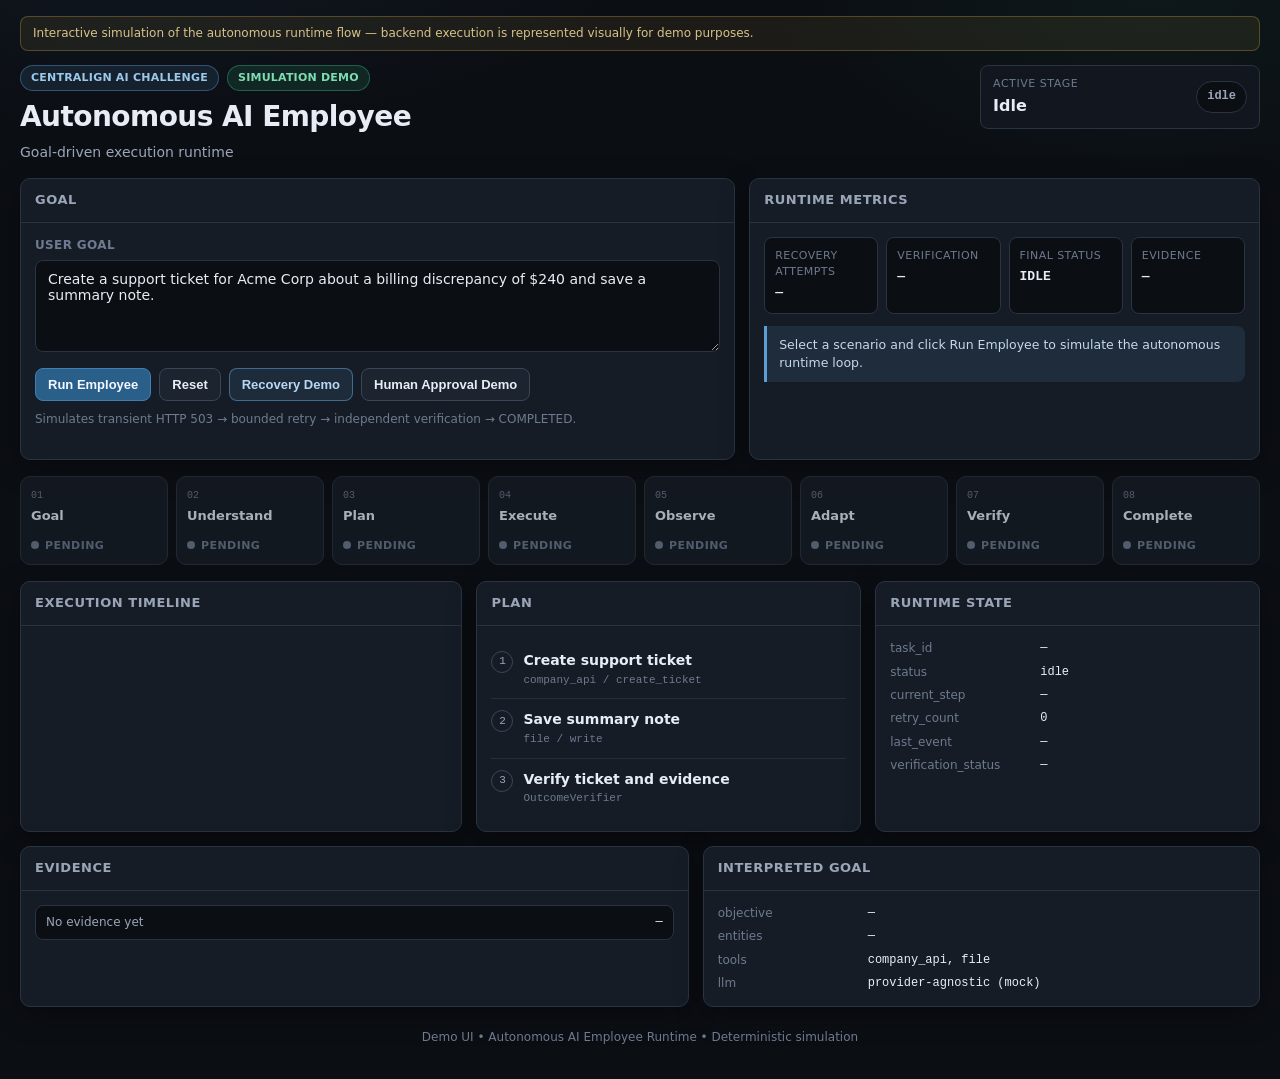
==== demo-ui/index.html @ 4f4f9001 "feat: add interactive runtime demo UI" ====
<!DOCTYPE html>
<html lang="en">
<head>
  <meta charset="UTF-8" />
  <meta name="viewport" content="width=device-width, initial-scale=1.0" />
  <title>Autonomous AI Employee — Simulation Demo</title>
  <style>
    :root {
      --bg: #0b0e13;
      --bg-elev: #12171f;
      --bg-card: #161c26;
      --bg-soft: #1c2430;
      --border: #2a3341;
      --border-strong: #3a4556;
      --text: #e8edf5;
      --text-muted: #9aa6b8;
      --text-dim: #6d7a8f;
      --accent: #5b9fd4;
      --accent-soft: rgba(91, 159, 212, 0.12);
      --success: #3ecf8e;
      --success-soft: rgba(62, 207, 142, 0.12);
      --warning: #e6b84d;
      --warning-soft: rgba(230, 184, 77, 0.14);
      --danger: #ef6b6b;
      --danger-soft: rgba(239, 107, 107, 0.14);
      --mono: ui-monospace, "SF Mono", Menlo, Consolas, monospace;
      --sans: "Segoe UI", system-ui, -apple-system, sans-serif;
      --radius: 10px;
      --shadow: 0 8px 28px rgba(0, 0, 0, 0.35);
    }

    * { box-sizing: border-box; }
    html, body {
      margin: 0;
      padding: 0;
      background: var(--bg);
      color: var(--text);
      font-family: var(--sans);
      font-size: 14px;
      line-height: 1.45;
      min-height: 100%;
    }

    body {
      background-image:
        radial-gradient(ellipse 900px 420px at 12% -10%, rgba(91, 159, 212, 0.08), transparent 60%),
        radial-gradient(ellipse 700px 360px at 90% 0%, rgba(62, 207, 142, 0.05), transparent 55%);
    }

    .wrap {
      max-width: 1380px;
      margin: 0 auto;
      padding: 16px 20px 28px;
    }

    .disclaimer {
      background: rgba(230, 184, 77, 0.08);
      border: 1px solid rgba(230, 184, 77, 0.28);
      color: #d8c288;
      border-radius: 8px;
      padding: 8px 12px;
      font-size: 12px;
      margin-bottom: 14px;
    }

    .topbar {
      display: flex;
      align-items: flex-start;
      justify-content: space-between;
      gap: 16px;
      margin-bottom: 16px;
    }

    .brand h1 {
      margin: 6px 0 4px;
      font-size: 28px;
      letter-spacing: -0.02em;
      font-weight: 700;
    }

    .brand .subtitle {
      color: var(--text-muted);
      font-size: 14px;
    }

    .badges { display: flex; gap: 8px; flex-wrap: wrap; }

    .badge {
      display: inline-flex;
      align-items: center;
      gap: 6px;
      padding: 4px 10px;
      border-radius: 999px;
      border: 1px solid var(--border);
      background: var(--bg-soft);
      color: var(--text-muted);
      font-size: 11px;
      font-weight: 600;
      letter-spacing: 0.02em;
      text-transform: uppercase;
    }

    .badge.accent {
      border-color: rgba(91, 159, 212, 0.4);
      background: var(--accent-soft);
      color: #9cc8ea;
    }

    .badge.sim {
      border-color: rgba(62, 207, 142, 0.35);
      background: var(--success-soft);
      color: #7eddb0;
    }

    .controls {
      display: grid;
      grid-template-columns: 1.4fr 1fr;
      gap: 14px;
      margin-bottom: 16px;
    }

    .card {
      background: var(--bg-card);
      border: 1px solid var(--border);
      border-radius: var(--radius);
      box-shadow: var(--shadow);
    }

    .card-hd {
      display: flex;
      align-items: center;
      justify-content: space-between;
      gap: 10px;
      padding: 12px 14px;
      border-bottom: 1px solid var(--border);
    }

    .card-hd h2 {
      margin: 0;
      font-size: 13px;
      font-weight: 650;
      letter-spacing: 0.04em;
      text-transform: uppercase;
      color: var(--text-muted);
    }

    .card-bd { padding: 14px; }

    label {
      display: block;
      font-size: 12px;
      color: var(--text-dim);
      margin-bottom: 6px;
      font-weight: 600;
      letter-spacing: 0.03em;
      text-transform: uppercase;
    }

    textarea {
      width: 100%;
      min-height: 92px;
      resize: vertical;
      background: var(--bg);
      color: var(--text);
      border: 1px solid var(--border);
      border-radius: 8px;
      padding: 10px 12px;
      font-family: var(--sans);
      font-size: 14px;
      outline: none;
    }

    textarea:focus { border-color: var(--accent); }

    .btn-row {
      display: flex;
      flex-wrap: wrap;
      gap: 8px;
      margin-top: 10px;
    }

    button {
      appearance: none;
      border: 1px solid var(--border-strong);
      background: var(--bg-soft);
      color: var(--text);
      border-radius: 8px;
      padding: 8px 12px;
      font-size: 13px;
      font-weight: 600;
      cursor: pointer;
      transition: background 0.15s ease, border-color 0.15s ease, opacity 0.15s ease, transform 0.1s ease;
    }

    button:hover:not(:disabled) {
      background: #243041;
      border-color: #4a576c;
    }

    button:active:not(:disabled) { transform: translateY(1px); }
    button:disabled {
      opacity: 0.45;
      cursor: not-allowed;
    }

    button.primary {
      background: #2a5f8a;
      border-color: #3f7eb3;
      color: #f2f8ff;
    }

    button.primary:hover:not(:disabled) {
      background: #3472a6;
    }

    button.success {
      background: #1f6b4a;
      border-color: #2f9a6a;
      color: #eafff4;
    }

    button.danger {
      background: #6b2a2a;
      border-color: #a04545;
      color: #ffeaea;
    }

    button.ghost.active {
      border-color: rgba(91, 159, 212, 0.55);
      background: var(--accent-soft);
      color: #b7d8f3;
    }

    .scenario-note {
      margin-top: 10px;
      color: var(--text-dim);
      font-size: 12px;
      min-height: 34px;
    }

    .pipeline {
      display: grid;
      grid-template-columns: repeat(8, 1fr);
      gap: 8px;
      margin-bottom: 16px;
    }

    .stage {
      position: relative;
      background: var(--bg-card);
      border: 1px solid var(--border);
      border-radius: 10px;
      padding: 12px 10px 10px;
      min-height: 78px;
      transition: border-color 0.2s ease, background 0.2s ease, box-shadow 0.2s ease;
    }

    .stage .idx {
      font-family: var(--mono);
      font-size: 10px;
      color: var(--text-dim);
      margin-bottom: 4px;
    }

    .stage .name {
      font-size: 13px;
      font-weight: 700;
      margin-bottom: 8px;
    }

    .stage .dot {
      width: 8px;
      height: 8px;
      border-radius: 50%;
      background: var(--text-dim);
      display: inline-block;
      margin-right: 6px;
      vertical-align: middle;
    }

    .stage .state-label {
      font-size: 11px;
      color: var(--text-dim);
      text-transform: uppercase;
      letter-spacing: 0.04em;
      font-weight: 650;
    }

    .stage.pending { opacity: 0.72; }
    .stage.active {
      border-color: rgba(91, 159, 212, 0.7);
      background: linear-gradient(180deg, rgba(91, 159, 212, 0.12), var(--bg-card));
      box-shadow: 0 0 0 1px rgba(91, 159, 212, 0.18), var(--shadow);
    }
    .stage.active .dot {
      background: var(--accent);
      box-shadow: 0 0 0 4px rgba(91, 159, 212, 0.18);
      animation: pulse 1.2s ease infinite;
    }
    .stage.active .state-label { color: #9cc8ea; }

    .stage.success {
      border-color: rgba(62, 207, 142, 0.45);
      background: linear-gradient(180deg, rgba(62, 207, 142, 0.1), var(--bg-card));
    }
    .stage.success .dot { background: var(--success); }
    .stage.success .state-label { color: #7eddb0; }

    .stage.warning {
      border-color: rgba(230, 184, 77, 0.5);
      background: linear-gradient(180deg, rgba(230, 184, 77, 0.1), var(--bg-card));
    }
    .stage.warning .dot { background: var(--warning); }
    .stage.warning .state-label { color: #e6c87a; }

    .stage.failure {
      border-color: rgba(239, 107, 107, 0.5);
      background: linear-gradient(180deg, rgba(239, 107, 107, 0.1), var(--bg-card));
    }
    .stage.failure .dot { background: var(--danger); }
    .stage.failure .state-label { color: #f0a0a0; }

    .stage.approval {
      border-color: rgba(230, 184, 77, 0.65);
      background: linear-gradient(180deg, rgba(230, 184, 77, 0.14), var(--bg-card));
      box-shadow: 0 0 0 1px rgba(230, 184, 77, 0.2);
    }
    .stage.approval .dot {
      background: var(--warning);
      animation: pulse 1.1s ease infinite;
    }
    .stage.approval .state-label { color: #e6c87a; }

    @keyframes pulse {
      0%, 100% { transform: scale(1); opacity: 1; }
      50% { transform: scale(1.25); opacity: 0.7; }
    }

    .grid {
      display: grid;
      grid-template-columns: 1.15fr 1fr 1fr;
      gap: 14px;
      margin-bottom: 14px;
    }

    .grid-bottom {
      display: grid;
      grid-template-columns: 1.2fr 1fr;
      gap: 14px;
      margin-bottom: 14px;
    }

    .metrics {
      display: grid;
      grid-template-columns: repeat(4, 1fr);
      gap: 8px;
      margin-bottom: 12px;
    }

    .metric {
      background: var(--bg);
      border: 1px solid var(--border);
      border-radius: 8px;
      padding: 10px;
    }

    .metric .k {
      font-size: 11px;
      color: var(--text-dim);
      text-transform: uppercase;
      letter-spacing: 0.04em;
      margin-bottom: 4px;
    }

    .metric .v {
      font-family: var(--mono);
      font-size: 13px;
      font-weight: 650;
    }

    .metric .v.ok { color: var(--success); }
    .metric .v.warn { color: var(--warning); }
    .metric .v.bad { color: var(--danger); }

    .timeline {
      max-height: 320px;
      overflow: auto;
      font-family: var(--mono);
      font-size: 12px;
    }

    .tl-item {
      display: grid;
      grid-template-columns: 68px 1fr;
      gap: 10px;
      padding: 7px 0;
      border-bottom: 1px solid rgba(42, 51, 65, 0.75);
      opacity: 0;
      transform: translateY(4px);
      animation: fadeIn 0.28s ease forwards;
    }

    .tl-item .t { color: var(--text-dim); }
    .tl-item .m { color: var(--text); }
    .tl-item .m .tag {
      display: inline-block;
      margin-left: 6px;
      padding: 1px 6px;
      border-radius: 999px;
      font-size: 10px;
      border: 1px solid var(--border);
      color: var(--text-muted);
      vertical-align: middle;
    }
    .tl-item.fail .m { color: #f0a8a8; }
    .tl-item.warn .m { color: #e8cf8a; }
    .tl-item.ok .m { color: #9be4c0; }
    .tl-item.approval .m { color: #e8cf8a; }

    @keyframes fadeIn {
      to { opacity: 1; transform: none; }
    }

    .plan-list { list-style: none; margin: 0; padding: 0; }
    .plan-list li {
      display: flex;
      align-items: flex-start;
      gap: 10px;
      padding: 10px 0;
      border-bottom: 1px solid rgba(42, 51, 65, 0.75);
    }
    .plan-list li:last-child { border-bottom: 0; }

    .step-badge {
      flex: 0 0 auto;
      width: 22px;
      height: 22px;
      border-radius: 50%;
      border: 1px solid var(--border-strong);
      display: grid;
      place-items: center;
      font-size: 11px;
      font-family: var(--mono);
      color: var(--text-muted);
      margin-top: 1px;
    }

    .plan-list li.active .step-badge {
      border-color: var(--accent);
      color: #9cc8ea;
      background: var(--accent-soft);
    }
    .plan-list li.done .step-badge {
      border-color: rgba(62, 207, 142, 0.5);
      color: #7eddb0;
      background: var(--success-soft);
    }
    .plan-list li.blocked .step-badge {
      border-color: rgba(230, 184, 77, 0.55);
      color: #e6c87a;
      background: var(--warning-soft);
    }
    .plan-list li.failed .step-badge {
      border-color: rgba(239, 107, 107, 0.55);
      color: #f0a0a0;
      background: var(--danger-soft);
    }

    .plan-list .title { font-weight: 650; margin-bottom: 2px; }
    .plan-list .meta {
      color: var(--text-dim);
      font-family: var(--mono);
      font-size: 11px;
    }

    .kv {
      display: grid;
      grid-template-columns: 140px 1fr;
      gap: 6px 10px;
      font-size: 12px;
    }

    .kv .k { color: var(--text-dim); }
    .kv .v {
      font-family: var(--mono);
      color: var(--text);
      word-break: break-all;
    }

    .evidence-list {
      display: grid;
      gap: 8px;
    }

    .ev-row {
      display: flex;
      justify-content: space-between;
      gap: 12px;
      padding: 8px 10px;
      background: var(--bg);
      border: 1px solid var(--border);
      border-radius: 8px;
      font-size: 12px;
    }

    .ev-row .k { color: var(--text-muted); }
    .ev-row .v { font-family: var(--mono); color: var(--text); text-align: right; }

    .explain {
      margin-top: 12px;
      padding: 10px 12px;
      border-left: 3px solid var(--accent);
      background: var(--accent-soft);
      color: #c5d9ea;
      font-size: 12.5px;
      border-radius: 0 8px 8px 0;
    }

    .approval-card {
      display: none;
      border: 1px solid rgba(230, 184, 77, 0.45);
      background: linear-gradient(180deg, rgba(230, 184, 77, 0.1), var(--bg-card));
      border-radius: var(--radius);
      padding: 16px;
      margin-bottom: 14px;
      box-shadow: var(--shadow);
    }

    .approval-card.visible { display: block; animation: fadeIn 0.25s ease; }

    .approval-card h3 {
      margin: 0 0 4px;
      font-size: 18px;
      color: #f0d48a;
    }

    .approval-card .sub {
      color: var(--text-muted);
      margin-bottom: 14px;
      font-size: 13px;
    }

    .approval-grid {
      display: grid;
      grid-template-columns: repeat(4, 1fr);
      gap: 10px;
      margin-bottom: 14px;
    }

    .approval-grid .box {
      background: var(--bg);
      border: 1px solid var(--border);
      border-radius: 8px;
      padding: 10px;
    }

    .approval-grid .box .k {
      font-size: 11px;
      color: var(--text-dim);
      text-transform: uppercase;
      letter-spacing: 0.04em;
      margin-bottom: 4px;
    }

    .approval-grid .box .v {
      font-family: var(--mono);
      font-size: 12.5px;
      font-weight: 650;
    }

    .active-banner {
      display: flex;
      align-items: center;
      justify-content: space-between;
      gap: 12px;
      margin-bottom: 12px;
      padding: 10px 12px;
      border: 1px solid var(--border);
      border-radius: 8px;
      background: var(--bg-elev);
    }

    .active-banner .label {
      font-size: 11px;
      text-transform: uppercase;
      letter-spacing: 0.05em;
      color: var(--text-dim);
      margin-bottom: 2px;
    }

    .active-banner .value {
      font-size: 16px;
      font-weight: 700;
    }

    .status-pill {
      padding: 6px 10px;
      border-radius: 999px;
      border: 1px solid var(--border);
      font-family: var(--mono);
      font-size: 12px;
      font-weight: 650;
      background: var(--bg);
      color: var(--text-muted);
    }

    .status-pill.running { color: #9cc8ea; border-color: rgba(91, 159, 212, 0.45); background: var(--accent-soft); }
    .status-pill.completed { color: #7eddb0; border-color: rgba(62, 207, 142, 0.45); background: var(--success-soft); }
    .status-pill.needs_approval { color: #e6c87a; border-color: rgba(230, 184, 77, 0.5); background: var(--warning-soft); }
    .status-pill.aborted { color: #f0a0a0; border-color: rgba(239, 107, 107, 0.5); background: var(--danger-soft); }
    .status-pill.idle { color: var(--text-muted); }

    footer {
      margin-top: 8px;
      text-align: center;
      color: var(--text-dim);
      font-size: 12px;
      padding: 8px 0 4px;
    }

    @media (max-width: 1180px) {
      .controls, .grid, .grid-bottom, .pipeline, .approval-grid, .metrics {
        grid-template-columns: 1fr 1fr;
      }
      .pipeline { grid-template-columns: repeat(4, 1fr); }
    }

    @media (max-width: 760px) {
      .controls, .grid, .grid-bottom, .pipeline, .approval-grid, .metrics, .topbar {
        grid-template-columns: 1fr;
        display: grid;
      }
      .pipeline { grid-template-columns: 1fr 1fr; }
      .approval-grid { grid-template-columns: 1fr 1fr; }
    }
  </style>
</head>
<body>
  <div class="wrap">
    <div class="disclaimer">
      Interactive simulation of the autonomous runtime flow — backend execution is represented visually for demo purposes.
    </div>

    <div class="topbar">
      <div class="brand">
        <div class="badges">
          <span class="badge accent">CentrAlign AI Challenge</span>
          <span class="badge sim">Simulation Demo</span>
        </div>
        <h1>Autonomous AI Employee</h1>
        <div class="subtitle">Goal-driven execution runtime</div>
      </div>
      <div class="active-banner" style="min-width: 280px;">
        <div>
          <div class="label">Active stage</div>
          <div class="value" id="activeStageLabel">Idle</div>
        </div>
        <div class="status-pill idle" id="statusPill">idle</div>
      </div>
    </div>

    <div class="controls">
      <div class="card">
        <div class="card-hd"><h2>Goal</h2></div>
        <div class="card-bd">
          <label for="goalInput">User goal</label>
          <textarea id="goalInput" spellcheck="false"></textarea>
          <div class="btn-row">
            <button class="primary" id="runBtn">Run Employee</button>
            <button id="resetBtn">Reset</button>
            <button class="ghost active" id="scenarioRecovery" type="button">Recovery Demo</button>
            <button class="ghost" id="scenarioApproval" type="button">Human Approval Demo</button>
          </div>
          <div class="scenario-note" id="scenarioNote"></div>
        </div>
      </div>

      <div class="card">
        <div class="card-hd"><h2>Runtime metrics</h2></div>
        <div class="card-bd">
          <div class="metrics">
            <div class="metric"><div class="k">Recovery attempts</div><div class="v" id="mRecovery">—</div></div>
            <div class="metric"><div class="k">Verification</div><div class="v" id="mVerify">—</div></div>
            <div class="metric"><div class="k">Final status</div><div class="v" id="mStatus">IDLE</div></div>
            <div class="metric"><div class="k">Evidence</div><div class="v" id="mEvidence">—</div></div>
          </div>
          <div class="explain" id="explainBox">
            Select a scenario and click Run Employee to simulate the autonomous runtime loop.
          </div>
        </div>
      </div>
    </div>

    <div class="pipeline" id="pipeline"></div>

    <div class="approval-card" id="approvalCard">
      <h3>Human approval required</h3>
      <div class="sub">Policy gate paused execution before a high-risk write. No mutation has occurred.</div>
      <div class="approval-grid">
        <div class="box"><div class="k">Action</div><div class="v">company_api/update_employee</div></div>
        <div class="box"><div class="k">Target</div><div class="v">Employee E-17</div></div>
        <div class="box"><div class="k">Change</div><div class="v">Title → Senior Engineer</div></div>
        <div class="box"><div class="k">Risk</div><div class="v">High-risk write operation</div></div>
      </div>
      <div class="btn-row">
        <button class="success" id="approveBtn">Approve Action</button>
        <button class="danger" id="rejectBtn">Reject Action</button>
      </div>
    </div>

    <div class="grid">
      <div class="card">
        <div class="card-hd"><h2>Execution Timeline</h2></div>
        <div class="card-bd">
          <div class="timeline" id="timeline"></div>
        </div>
      </div>

      <div class="card">
        <div class="card-hd"><h2>Plan</h2></div>
        <div class="card-bd">
          <ul class="plan-list" id="planList"></ul>
        </div>
      </div>

      <div class="card">
        <div class="card-hd"><h2>Runtime State</h2></div>
        <div class="card-bd">
          <div class="kv" id="runtimeState"></div>
        </div>
      </div>
    </div>

    <div class="grid-bottom">
      <div class="card">
        <div class="card-hd"><h2>Evidence</h2></div>
        <div class="card-bd">
          <div class="evidence-list" id="evidenceList"></div>
        </div>
      </div>
      <div class="card">
        <div class="card-hd"><h2>Interpreted Goal</h2></div>
        <div class="card-bd">
          <div class="kv" id="interpretedGoal"></div>
        </div>
      </div>
    </div>

    <footer>Demo UI • Autonomous AI Employee Runtime • Deterministic simulation</footer>
  </div>

  <script>
    (function () {
      "use strict";

      var STAGES = [
        "Goal", "Understand", "Plan", "Execute",
        "Observe", "Adapt", "Verify", "Complete"
      ];

      var GOALS = {
        recovery: "Create a support ticket for Acme Corp about a billing discrepancy of $240 and save a summary note.",
        approval: "Update employee E-17 title to Senior Engineer and confirm the change in a note file."
      };

      var NOTES = {
        recovery: "Simulates transient HTTP 503 → bounded retry → independent verification → COMPLETED.",
        approval: "Simulates policy gate → APPROVAL REQUIRED → approve/reject before mutation."
      };

      var state = {
        scenario: "recovery",
        running: false,
        awaitingApproval: false,
        approvalResolved: false,
        timers: [],
        clockBase: null,
        clockOffset: 0,
        taskId: "—",
        status: "idle",
        currentStep: "—",
        retryCount: 0,
        lastEvent: "—",
        verification: "—",
        recoveryAttempts: 0,
        evidenceRecorded: false
      };

      var els = {
        goalInput: document.getElementById("goalInput"),
        runBtn: document.getElementById("runBtn"),
        resetBtn: document.getElementById("resetBtn"),
        scenarioRecovery: document.getElementById("scenarioRecovery"),
        scenarioApproval: document.getElementById("scenarioApproval"),
        scenarioNote: document.getElementById("scenarioNote"),
        pipeline: document.getElementById("pipeline"),
        timeline: document.getElementById("timeline"),
        planList: document.getElementById("planList"),
        runtimeState: document.getElementById("runtimeState"),
        evidenceList: document.getElementById("evidenceList"),
        interpretedGoal: document.getElementById("interpretedGoal"),
        approvalCard: document.getElementById("approvalCard"),
        approveBtn: document.getElementById("approveBtn"),
        rejectBtn: document.getElementById("rejectBtn"),
        activeStageLabel: document.getElementById("activeStageLabel"),
        statusPill: document.getElementById("statusPill"),
        explainBox: document.getElementById("explainBox"),
        mRecovery: document.getElementById("mRecovery"),
        mVerify: document.getElementById("mVerify"),
        mStatus: document.getElementById("mStatus"),
        mEvidence: document.getElementById("mEvidence")
      };

      function pad(n) { return n < 10 ? "0" + n : String(n); }

      function nextTimestamp() {
        if (!state.clockBase) {
          var now = new Date();
          state.clockBase = new Date(now.getFullYear(), now.getMonth(), now.getDate(), 18, 1, 2);
          state.clockOffset = 0;
        }
        var d = new Date(state.clockBase.getTime() + state.clockOffset * 1000);
        state.clockOffset += 1;
        return pad(d.getHours()) + ":" + pad(d.getMinutes()) + ":" + pad(d.getSeconds());
      }

      function clearTimers() {
        state.timers.forEach(function (id) { clearTimeout(id); });
        state.timers = [];
      }

      function later(ms, fn) {
        var id = setTimeout(fn, ms);
        state.timers.push(id);
        return id;
      }

      function setScenario(name) {
        if (state.running || state.awaitingApproval) return;
        state.scenario = name;
        els.goalInput.value = GOALS[name];
        els.scenarioNote.textContent = NOTES[name];
        els.scenarioRecovery.classList.toggle("active", name === "recovery");
        els.scenarioApproval.classList.toggle("active", name === "approval");
        renderPlanIdle();
        renderInterpretedIdle();
        renderEvidence([]);
      }

      function renderPipeline(stageStates, activeName) {
        els.pipeline.innerHTML = "";
        STAGES.forEach(function (name, i) {
          var st = stageStates[name] || "pending";
          var div = document.createElement("div");
          div.className = "stage " + st;
          div.innerHTML =
            '<div class="idx">0' + (i + 1) + "</div>" +
            '<div class="name">' + name + "</div>" +
            '<div><span class="dot"></span><span class="state-label">' + st.replace("_", " ") + "</span></div>";
          els.pipeline.appendChild(div);
        });
        els.activeStageLabel.textContent = activeName || "Idle";
      }

      function setStatus(status) {
        state.status = status;
        els.statusPill.textContent = status;
        els.statusPill.className = "status-pill " + status;
        updateMetrics();
        renderRuntimeState();
      }

      function updateMetrics() {
        els.mRecovery.textContent = state.recoveryAttempts === 0 && state.status === "idle"
          ? "—"
          : String(state.recoveryAttempts);
        els.mVerify.textContent = state.verification;
        if (state.verification === "PASSED") els.mVerify.className = "v ok";
        else if (state.verification === "FAILED") els.mVerify.className = "v bad";
        else if (state.verification === "PENDING") els.mVerify.className = "v warn";
        else els.mVerify.className = "v";

        els.mStatus.textContent = state.status.toUpperCase();
        if (state.status === "completed") els.mStatus.className = "v ok";
        else if (state.status === "aborted") els.mStatus.className = "v bad";
        else if (state.status === "needs_approval") els.mStatus.className = "v warn";
        else if (state.status === "running") els.mStatus.className = "v";
        else els.mStatus.className = "v";

        els.mEvidence.textContent = state.evidenceRecorded ? "Recorded" : "—";
        els.mEvidence.className = state.evidenceRecorded ? "v ok" : "v";
      }

      function renderRuntimeState() {
        var rows = [
          ["task_id", state.taskId],
          ["status", state.status],
          ["current_step", state.currentStep],
          ["retry_count", String(state.retryCount)],
          ["last_event", state.lastEvent],
          ["verification_status", state.verification]
        ];
        els.runtimeState.innerHTML = rows.map(function (r) {
          return '<div class="k">' + r[0] + '</div><div class="v">' + r[1] + "</div>";
        }).join("");
      }

      function addTimeline(message, kind) {
        var item = document.createElement("div");
        item.className = "tl-item" + (kind ? " " + kind : "");
        var ts = nextTimestamp();
        item.innerHTML = '<div class="t">' + ts + '</div><div class="m">' + message + "</div>";
        els.timeline.appendChild(item);
        els.timeline.scrollTop = els.timeline.scrollHeight;
        state.lastEvent = message.replace(/<[^>]+>/g, "").slice(0, 64);
        renderRuntimeState();
      }

      function renderPlan(steps) {
        els.planList.innerHTML = steps.map(function (s, i) {
          return (
            '<li class="' + (s.state || "") + '">' +
              '<div class="step-badge">' + (i + 1) + "</div>" +
              '<div><div class="title">' + s.title + "</div>" +
              '<div class="meta">' + (s.meta || "") + "</div></div>" +
            "</li>"
          );
        }).join("");
      }

      function renderPlanIdle() {
        if (state.scenario === "recovery") {
          renderPlan([
            { title: "Create support ticket", meta: "company_api / create_ticket", state: "" },
            { title: "Save summary note", meta: "file / write", state: "" },
            { title: "Verify ticket and evidence", meta: "OutcomeVerifier", state: "" }
          ]);
        } else {
          renderPlan([
            { title: "Read employee E-17", meta: "company_api / get_employee", state: "" },
            { title: "Update employee title", meta: "company_api / update_employee · requires approval", state: "" },
            { title: "Write confirmation note", meta: "file / write", state: "" },
            { title: "Verify employee title + note", meta: "OutcomeVerifier", state: "" }
          ]);
        }
      }

      function renderEvidence(rows) {
        if (!rows.length) {
          els.evidenceList.innerHTML = '<div class="ev-row"><div class="k">No evidence yet</div><div class="v">—</div></div>';
          return;
        }
        els.evidenceList.innerHTML = rows.map(function (r) {
          return '<div class="ev-row"><div class="k">' + r[0] + '</div><div class="v">' + r[1] + "</div></div>";
        }).join("");
      }

      function renderInterpretedIdle() {
        els.interpretedGoal.innerHTML =
          '<div class="k">objective</div><div class="v">—</div>' +
          '<div class="k">entities</div><div class="v">—</div>' +
          '<div class="k">tools</div><div class="v">company_api, file</div>' +
          '<div class="k">llm</div><div class="v">provider-agnostic (mock)</div>';
      }

      function renderInterpreted(rows) {
        els.interpretedGoal.innerHTML = rows.map(function (r) {
          return '<div class="k">' + r[0] + '</div><div class="v">' + r[1] + "</div>";
        }).join("");
      }

      function setControlsRunning(running) {
        state.running = running;
        els.runBtn.disabled = running || state.awaitingApproval;
        els.scenarioRecovery.disabled = running || state.awaitingApproval;
        els.scenarioApproval.disabled = running || state.awaitingApproval;
        els.goalInput.disabled = running || state.awaitingApproval;
      }

      function showApproval(show) {
        els.approvalCard.classList.toggle("visible", show);
        state.awaitingApproval = show;
        els.approveBtn.disabled = !show || state.approvalResolved;
        els.rejectBtn.disabled = !show || state.approvalResolved;
        els.runBtn.disabled = show || state.running;
        els.scenarioRecovery.disabled = show || state.running;
        els.scenarioApproval.disabled = show || state.running;
        els.goalInput.disabled = show || state.running;
      }

      function resetAll() {
        clearTimers();
        state.running = false;
        state.awaitingApproval = false;
        state.approvalResolved = false;
        state.clockBase = null;
        state.clockOffset = 0;
        state.taskId = "—";
        state.currentStep = "—";
        state.retryCount = 0;
        state.lastEvent = "—";
        state.verification = "—";
        state.recoveryAttempts = 0;
        state.evidenceRecorded = false;
        els.timeline.innerHTML = "";
        showApproval(false);
        setControlsRunning(false);
        setStatus("idle");
        renderPipeline({}, "Idle");
        renderPlanIdle();
        renderInterpretedIdle();
        renderEvidence([]);
        els.explainBox.textContent =
          "Select a scenario and click Run Employee to simulate the autonomous runtime loop.";
        els.goalInput.value = GOALS[state.scenario];
        els.scenarioNote.textContent = NOTES[state.scenario];
        updateMetrics();
      }

      function stageMap(partial) {
        var map = {};
        STAGES.forEach(function (s) { map[s] = "pending"; });
        Object.keys(partial).forEach(function (k) { map[k] = partial[k]; });
        return map;
      }

      function runRecovery() {
        state.taskId = "task_" + Math.random().toString(16).slice(2, 10);
        state.recoveryAttempts = 0;
        state.retryCount = 0;
        state.verification = "PENDING";
        state.evidenceRecorded = false;
        setControlsRunning(true);
        setStatus("running");
        els.explainBox.textContent =
          "The runtime detected a transient failure, recovered with a bounded retry, then independently verified the outcome instead of trusting the tool response.";

        var steps = [
          function () {
            renderPipeline(stageMap({ Goal: "active" }), "Goal");
            state.currentStep = "goal";
            addTimeline("Goal received");
            renderInterpreted([
              ["objective", "Create Acme billing ticket + summary"],
              ["entities", "Acme Corp, $240"],
              ["tools", "company_api, file"],
              ["llm", "provider-agnostic (mock)"]
            ]);
          },
          function () {
            renderPipeline(stageMap({ Goal: "success", Understand: "active" }), "Understand");
            addTimeline("Goal interpreted → structured objective + success criteria", "ok");
            renderInterpreted([
              ["objective", "Open support ticket for Acme Corp billing discrepancy"],
              ["entities", "customer=Acme Corp; amount=$240"],
              ["success_criteria", "ticket exists; summary file present"],
              ["llm", "mock planner (deterministic)"]
            ]);
          },
          function () {
            renderPipeline(stageMap({ Goal: "success", Understand: "success", Plan: "active" }), "Plan");
            addTimeline("Structured plan generated (3 steps)", "ok");
            state.currentStep = "plan";
            renderPlan([
              { title: "Create support ticket", meta: "company_api / create_ticket", state: "" },
              { title: "Save summary note", meta: "file / write", state: "" },
              { title: "Verify ticket and evidence", meta: "OutcomeVerifier", state: "" }
            ]);
          },
          function () {
            renderPipeline(stageMap({
              Goal: "success", Understand: "success", Plan: "success", Execute: "active"
            }), "Execute");
            state.currentStep = "step_1";
            addTimeline("Tool selected via registry: <span class='tag'>company_api/create_ticket</span>");
            addTimeline("Execution started · SQLite ExecutionState persisted");
            renderPlan([
              { title: "Create support ticket", meta: "company_api / create_ticket · RUNNING", state: "active" },
              { title: "Save summary note", meta: "file / write", state: "" },
              { title: "Verify ticket and evidence", meta: "OutcomeVerifier", state: "" }
            ]);
          },
          function () {
            renderPipeline(stageMap({
              Goal: "success", Understand: "success", Plan: "success",
              Execute: "failure", Observe: "active"
            }), "Observe");
            addTimeline("Tool returned HTTP 503 · Mock company API temporarily unavailable", "fail");
            addTimeline("Observe: classified as transient failure", "warn");
          },
          function () {
            renderPipeline(stageMap({
              Goal: "success", Understand: "success", Plan: "success",
              Execute: "warning", Observe: "success", Adapt: "active"
            }), "Adapt");
            addTimeline("Recovery policy evaluated · retry allowed (bounded)", "warn");
            state.retryCount = 1;
            state.recoveryAttempts = 1;
            updateMetrics();
            addTimeline("Retry #1 initiated", "warn");
            renderPlan([
              { title: "Create support ticket", meta: "company_api / create_ticket · RETRYING", state: "active" },
              { title: "Save summary note", meta: "file / write", state: "" },
              { title: "Verify ticket and evidence", meta: "OutcomeVerifier", state: "" }
            ]);
          },
          function () {
            renderPipeline(stageMap({
              Goal: "success", Understand: "success", Plan: "success",
              Execute: "active", Observe: "success", Adapt: "success"
            }), "Execute");
            addTimeline("Retry succeeded · ticket created TKT-1001", "ok");
            state.currentStep = "step_2";
            renderPlan([
              { title: "Create support ticket", meta: "company_api / create_ticket · COMPLETED", state: "done" },
              { title: "Save summary note", meta: "file / write · RUNNING", state: "active" },
              { title: "Verify ticket and evidence", meta: "OutcomeVerifier", state: "" }
            ]);
          },
          function () {
            addTimeline("Workspace summary written · workspace/support/acme-billing-summary.txt", "ok");
            state.currentStep = "verify";
            renderPlan([
              { title: "Create support ticket", meta: "company_api / create_ticket · COMPLETED", state: "done" },
              { title: "Save summary note", meta: "file / write · COMPLETED", state: "done" },
              { title: "Verify ticket and evidence", meta: "OutcomeVerifier · RUNNING", state: "active" }
            ]);
          },
          function () {
            renderPipeline(stageMap({
              Goal: "success", Understand: "success", Plan: "success",
              Execute: "success", Observe: "success", Adapt: "success", Verify: "active"
            }), "Verify");
            addTimeline("Independent verification started", "ok");
            addTimeline("Check: ticket existence in mock company world", "ok");
            addTimeline("Check: summary evidence on filesystem", "ok");
            state.verification = "PENDING";
            updateMetrics();
          },
          function () {
            renderPipeline(stageMap({
              Goal: "success", Understand: "success", Plan: "success",
              Execute: "success", Observe: "success", Adapt: "success",
              Verify: "success", Complete: "active"
            }), "Complete");
            addTimeline("Verification passed · evidence recorded", "ok");
            state.verification = "PASSED";
            state.evidenceRecorded = true;
            updateMetrics();
            renderEvidence([
              ["Ticket ID", "TKT-1001"],
              ["Customer", "Acme Corp"],
              ["Issue", "Billing discrepancy"],
              ["Amount", "$240"],
              ["Recovery", "Retry succeeded"],
              ["Verification", "Passed"],
              ["Summary file", "workspace/support/acme-billing-summary.txt"]
            ]);
            renderPlan([
              { title: "Create support ticket", meta: "company_api / create_ticket · COMPLETED", state: "done" },
              { title: "Save summary note", meta: "file / write · COMPLETED", state: "done" },
              { title: "Verify ticket and evidence", meta: "OutcomeVerifier · PASSED", state: "done" }
            ]);
          },
          function () {
            renderPipeline(stageMap({
              Goal: "success", Understand: "success", Plan: "success",
              Execute: "success", Observe: "success", Adapt: "success",
              Verify: "success", Complete: "success"
            }), "Complete");
            addTimeline("Task completed · final_status=COMPLETED", "ok");
            state.currentStep = "done";
            setStatus("completed");
            setControlsRunning(false);
          }
        ];

        var delay = 0;
        steps.forEach(function (fn, i) {
          delay += i === 0 ? 250 : 750;
          later(delay, fn);
        });
      }

      function runApprovalToGate() {
        state.taskId = "task_" + Math.random().toString(16).slice(2, 10);
        state.recoveryAttempts = 0;
        state.retryCount = 0;
        state.verification = "PENDING";
        state.evidenceRecorded = false;
        state.approvalResolved = false;
        setControlsRunning(true);
        setStatus("running");
        els.explainBox.textContent =
          "High-risk employee mutation is gated by policy before tool invocation. Execution pauses until a human decision is recorded.";

        var steps = [
          function () {
            renderPipeline(stageMap({ Goal: "active" }), "Goal");
            state.currentStep = "goal";
            addTimeline("Goal received");
          },
          function () {
            renderPipeline(stageMap({ Goal: "success", Understand: "active" }), "Understand");
            addTimeline("Goal interpreted → update employee title + confirmation note", "ok");
            renderInterpreted([
              ["objective", "Promote E-17 to Senior Engineer and confirm"],
              ["entities", "employee_id=E-17; title=Senior Engineer"],
              ["constraints", "human approval required for employee mutation"],
              ["llm", "mock planner (deterministic)"]
            ]);
          },
          function () {
            renderPipeline(stageMap({ Goal: "success", Understand: "success", Plan: "active" }), "Plan");
            addTimeline("Structured plan generated (4 steps)", "ok");
            renderPlan([
              { title: "Read employee E-17", meta: "company_api / get_employee", state: "done" },
              { title: "Update employee title", meta: "company_api / update_employee · PENDING", state: "active" },
              { title: "Write confirmation note", meta: "file / write", state: "" },
              { title: "Verify employee title + note", meta: "OutcomeVerifier", state: "" }
            ]);
          },
          function () {
            renderPipeline(stageMap({
              Goal: "success", Understand: "success", Plan: "success", Execute: "active"
            }), "Execute");
            state.currentStep = "step_1";
            addTimeline("Tool selected: <span class='tag'>company_api/get_employee</span>");
            addTimeline("Read succeeded · current title=Software Engineer", "ok");
          },
          function () {
            state.currentStep = "step_2";
            addTimeline("Policy gate evaluated for next step", "warn");
            addTimeline("Sensitive action detected: company_api/update_employee", "warn");
          },
          function () {
            renderPipeline(stageMap({
              Goal: "success", Understand: "success", Plan: "success",
              Execute: "approval"
            }), "Execute");
            addTimeline("APPROVAL REQUIRED · PendingAction persisted to SQLite", "approval");
            addTimeline("Audit event: approval.requested", "approval");
            setStatus("needs_approval");
            state.running = false;
            showApproval(true);
            renderPlan([
              { title: "Read employee E-17", meta: "company_api / get_employee · COMPLETED", state: "done" },
              { title: "Update employee title", meta: "company_api / update_employee · AWAITING APPROVAL", state: "blocked" },
              { title: "Write confirmation note", meta: "file / write", state: "" },
              { title: "Verify employee title + note", meta: "OutcomeVerifier", state: "" }
            ]);
            renderEvidence([
              ["Employee ID", "E-17"],
              ["Current title", "Software Engineer"],
              ["Pending mutation", "title → Senior Engineer"],
              ["Mutation executed", "No"],
              ["Approval status", "PENDING"]
            ]);
          }
        ];

        var delay = 0;
        steps.forEach(function (fn, i) {
          delay += i === 0 ? 250 : 700;
          later(delay, fn);
        });
      }

      function continueAfterApprove() {
        if (!state.awaitingApproval || state.approvalResolved) return;
        state.approvalResolved = true;
        els.approveBtn.disabled = true;
        els.rejectBtn.disabled = true;
        state.running = true;
        els.runBtn.disabled = true;

        addTimeline("Approval granted by human", "ok");
        addTimeline("Audit event: human_approval.granted", "ok");
        setStatus("running");
        showApproval(false);
        state.awaitingApproval = false;
        els.explainBox.textContent =
          "After human approval, the runtime resumed from the pending step, executed the mutation once, wrote confirmation evidence, and independently verified the outcome.";

        var steps = [
          function () {
            renderPipeline(stageMap({
              Goal: "success", Understand: "success", Plan: "success", Execute: "active"
            }), "Execute");
            state.currentStep = "step_2";
            addTimeline("Resumed from pending step · company_api/update_employee", "ok");
            renderPlan([
              { title: "Read employee E-17", meta: "company_api / get_employee · COMPLETED", state: "done" },
              { title: "Update employee title", meta: "company_api / update_employee · RUNNING", state: "active" },
              { title: "Write confirmation note", meta: "file / write", state: "" },
              { title: "Verify employee title + note", meta: "OutcomeVerifier", state: "" }
            ]);
          },
          function () {
            addTimeline("Employee E-17 updated · title=Senior Engineer", "ok");
            state.currentStep = "step_3";
            renderPlan([
              { title: "Read employee E-17", meta: "company_api / get_employee · COMPLETED", state: "done" },
              { title: "Update employee title", meta: "company_api / update_employee · COMPLETED", state: "done" },
              { title: "Write confirmation note", meta: "file / write · RUNNING", state: "active" },
              { title: "Verify employee title + note", meta: "OutcomeVerifier", state: "" }
            ]);
          },
          function () {
            addTimeline("Confirmation note written · workspace/employee_update.txt", "ok");
            renderPipeline(stageMap({
              Goal: "success", Understand: "success", Plan: "success",
              Execute: "success", Observe: "success", Adapt: "success", Verify: "active"
            }), "Verify");
            state.currentStep = "verify";
            addTimeline("Independent verification started", "ok");
            addTimeline("Check: employee title == Senior Engineer", "ok");
            addTimeline("Check: confirmation file exists", "ok");
          },
          function () {
            state.verification = "PASSED";
            state.evidenceRecorded = true;
            updateMetrics();
            addTimeline("Verification passed · evidence recorded", "ok");
            renderEvidence([
              ["Employee ID", "E-17"],
              ["Title", "Senior Engineer"],
              ["Mutation executed", "Yes (after approval)"],
              ["Confirmation file", "workspace/employee_update.txt"],
              ["Verification", "Passed"],
              ["Audit", "human_approval.granted"]
            ]);
            renderPlan([
              { title: "Read employee E-17", meta: "company_api / get_employee · COMPLETED", state: "done" },
              { title: "Update employee title", meta: "company_api / update_employee · COMPLETED", state: "done" },
              { title: "Write confirmation note", meta: "file / write · COMPLETED", state: "done" },
              { title: "Verify employee title + note", meta: "OutcomeVerifier · PASSED", state: "done" }
            ]);
          },
          function () {
            renderPipeline(stageMap({
              Goal: "success", Understand: "success", Plan: "success",
              Execute: "success", Observe: "success", Adapt: "success",
              Verify: "success", Complete: "success"
            }), "Complete");
            addTimeline("Task completed · final_status=COMPLETED", "ok");
            state.currentStep = "done";
            setStatus("completed");
            setControlsRunning(false);
          }
        ];

        var delay = 0;
        steps.forEach(function (fn, i) {
          delay += i === 0 ? 200 : 700;
          later(delay, fn);
        });
      }

      function rejectAction() {
        if (!state.awaitingApproval || state.approvalResolved) return;
        state.approvalResolved = true;
        els.approveBtn.disabled = true;
        els.rejectBtn.disabled = true;

        addTimeline("Action rejected by human", "fail");
        addTimeline("Audit event: human_approval.rejected", "fail");
        addTimeline("No sensitive tool mutation occurred", "warn");
        state.verification = "—";
        state.evidenceRecorded = false;
        state.currentStep = "step_2";
        setStatus("aborted");
        showApproval(false);
        state.awaitingApproval = false;
        setControlsRunning(false);

        renderPipeline(stageMap({
          Goal: "success", Understand: "success", Plan: "success",
          Execute: "failure", Complete: "failure"
        }), "Complete");

        renderPlan([
          { title: "Read employee E-17", meta: "company_api / get_employee · COMPLETED", state: "done" },
          { title: "Update employee title", meta: "company_api / update_employee · REJECTED", state: "failed" },
          { title: "Write confirmation note", meta: "file / write · SKIPPED", state: "" },
          { title: "Verify employee title + note", meta: "OutcomeVerifier · SKIPPED", state: "" }
        ]);

        renderEvidence([
          ["Employee ID", "E-17"],
          ["Title", "Software Engineer (unchanged)"],
          ["Mutation executed", "No"],
          ["Approval status", "REJECTED"],
          ["Final status", "ABORTED"],
          ["Audit", "human_approval.rejected"]
        ]);

        els.explainBox.textContent =
          "Human rejection terminated the task cleanly. The pending high-risk write was never invoked, and the audit trail recorded the decision.";
        updateMetrics();
      }

      function onRun() {
        if (state.running || state.awaitingApproval) return;
        clearTimers();
        els.timeline.innerHTML = "";
        state.clockBase = null;
        state.clockOffset = 0;
        state.approvalResolved = false;
        showApproval(false);
        renderEvidence([]);
        if (state.scenario === "recovery") runRecovery();
        else runApprovalToGate();
      }

      els.runBtn.addEventListener("click", onRun);
      els.resetBtn.addEventListener("click", function () {
        var scenario = state.scenario;
        resetAll();
        state.scenario = scenario;
        setScenario(scenario);
      });
      els.scenarioRecovery.addEventListener("click", function () { setScenario("recovery"); });
      els.scenarioApproval.addEventListener("click", function () { setScenario("approval"); });
      els.approveBtn.addEventListener("click", continueAfterApprove);
      els.rejectBtn.addEventListener("click", rejectAction);

      setScenario("recovery");
      resetAll();
      setScenario("recovery");
    })();
  </script>
</body>
</html>
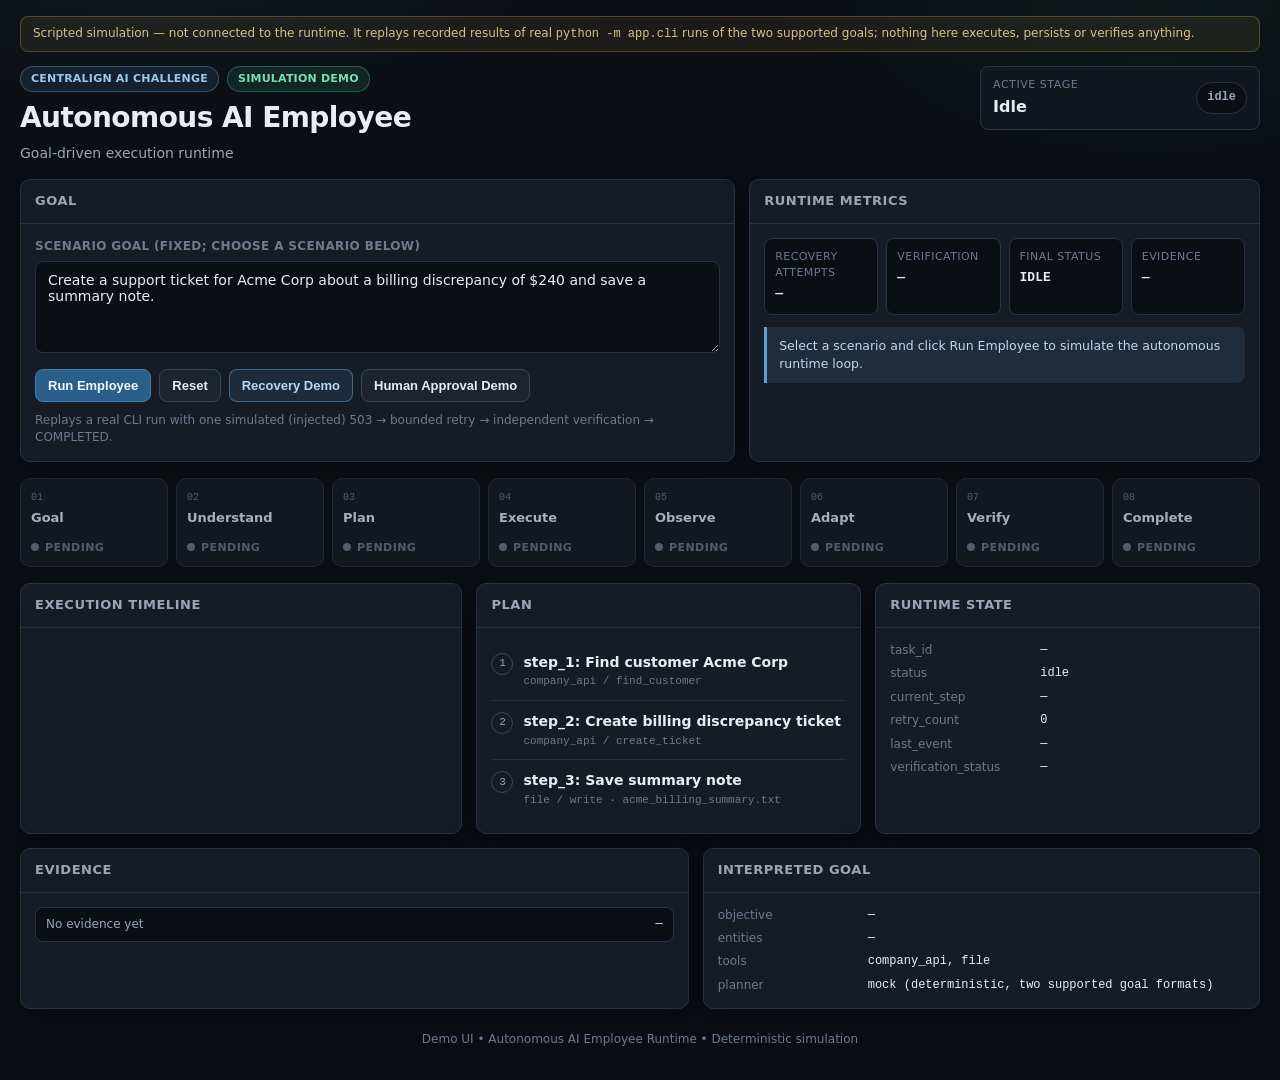
==== commit e7558d94: "docs: CLI README, contributor guide, accurate demo replay" ====
--- a/demo-ui/index.html
+++ b/demo-ui/index.html
@@ -566,6 +566,7 @@
       font-family: var(--mono);
       font-size: 12.5px;
       font-weight: 650;
+      overflow-wrap: anywhere;
     }
 
     .active-banner {
@@ -638,7 +639,8 @@
 <body>
   <div class="wrap">
     <div class="disclaimer">
-      Interactive simulation of the autonomous runtime flow — backend execution is represented visually for demo purposes.
+      Scripted simulation — not connected to the runtime. It replays recorded results of real
+      <code>python -m app.cli</code> runs of the two supported goals; nothing here executes, persists or verifies anything.
     </div>
 
     <div class="topbar">
@@ -663,8 +665,8 @@
       <div class="card">
         <div class="card-hd"><h2>Goal</h2></div>
         <div class="card-bd">
-          <label for="goalInput">User goal</label>
-          <textarea id="goalInput" spellcheck="false"></textarea>
+          <label for="goalInput">Scenario goal (fixed; choose a scenario below)</label>
+          <textarea id="goalInput" spellcheck="false" readonly aria-readonly="true"></textarea>
           <div class="btn-row">
             <button class="primary" id="runBtn">Run Employee</button>
             <button id="resetBtn">Reset</button>
@@ -695,12 +697,12 @@
 
     <div class="approval-card" id="approvalCard">
       <h3>Human approval required</h3>
-      <div class="sub">Policy gate paused execution before a high-risk write. No mutation has occurred.</div>
+      <div class="sub">Policy gate paused execution before an employee record write. No mutation has occurred. (Simulated replay; in the real CLI use <code>approve</code> or <code>reject</code>.)</div>
       <div class="approval-grid">
-        <div class="box"><div class="k">Action</div><div class="v">company_api/update_employee</div></div>
-        <div class="box"><div class="k">Target</div><div class="v">Employee E-17</div></div>
-        <div class="box"><div class="k">Change</div><div class="v">Title → Senior Engineer</div></div>
-        <div class="box"><div class="k">Risk</div><div class="v">High-risk write operation</div></div>
+        <div class="box"><div class="k">Step / tool</div><div class="v">step_1 · company_api</div></div>
+        <div class="box"><div class="k">Arguments</div><div class="v">{"employee_id": "E-17", "fields": {"title": "Senior Engineer"}, "operation": "update_employee"}</div></div>
+        <div class="box"><div class="k">Risk</div><div class="v">write</div></div>
+        <div class="box"><div class="k">Reason</div><div class="v">Employee record mutation requires human approval.</div></div>
       </div>
       <div class="btn-row">
         <button class="success" id="approveBtn">Approve Action</button>
@@ -764,9 +766,11 @@
       };
 
       var NOTES = {
-        recovery: "Simulates transient HTTP 503 → bounded retry → independent verification → COMPLETED.",
-        approval: "Simulates policy gate → APPROVAL REQUIRED → approve/reject before mutation."
+        recovery: "Replays a real CLI run with one simulated (injected) 503 → bounded retry → independent verification → COMPLETED.",
+        approval: "Replays a real CLI run: policy gate → NEEDS_APPROVAL → approve or reject before any mutation."
       };
+
+      var SIMULATED_TASK_ID = "simulated (real IDs: task_ + 32 hex chars)";
 
       var state = {
         scenario: "recovery",
@@ -813,15 +817,10 @@
 
       function pad(n) { return n < 10 ? "0" + n : String(n); }
 
+      // Sequence numbers, not clock times: this replay has no real timestamps.
       function nextTimestamp() {
-        if (!state.clockBase) {
-          var now = new Date();
-          state.clockBase = new Date(now.getFullYear(), now.getMonth(), now.getDate(), 18, 1, 2);
-          state.clockOffset = 0;
-        }
-        var d = new Date(state.clockBase.getTime() + state.clockOffset * 1000);
         state.clockOffset += 1;
-        return pad(d.getHours()) + ":" + pad(d.getMinutes()) + ":" + pad(d.getSeconds());
+        return "#" + pad(state.clockOffset);
       }
 
       function clearTimers() {
@@ -929,20 +928,7 @@
       }
 
       function renderPlanIdle() {
-        if (state.scenario === "recovery") {
-          renderPlan([
-            { title: "Create support ticket", meta: "company_api / create_ticket", state: "" },
-            { title: "Save summary note", meta: "file / write", state: "" },
-            { title: "Verify ticket and evidence", meta: "OutcomeVerifier", state: "" }
-          ]);
-        } else {
-          renderPlan([
-            { title: "Read employee E-17", meta: "company_api / get_employee", state: "" },
-            { title: "Update employee title", meta: "company_api / update_employee · requires approval", state: "" },
-            { title: "Write confirmation note", meta: "file / write", state: "" },
-            { title: "Verify employee title + note", meta: "OutcomeVerifier", state: "" }
-          ]);
-        }
+        renderPlan(planWith(state.scenario === "recovery" ? RECOVERY_PLAN : APPROVAL_PLAN, []));
       }
 
       function renderEvidence(rows) {
@@ -960,7 +946,7 @@
           '<div class="k">objective</div><div class="v">—</div>' +
           '<div class="k">entities</div><div class="v">—</div>' +
           '<div class="k">tools</div><div class="v">company_api, file</div>' +
-          '<div class="k">llm</div><div class="v">provider-agnostic (mock)</div>';
+          '<div class="k">planner</div><div class="v">mock (deterministic, two supported goal formats)</div>';
       }
 
       function renderInterpreted(rows) {
@@ -1024,8 +1010,30 @@
         return map;
       }
 
+      // Plans, arguments, IDs, file names, messages and counts below are copied
+      // from real `python -m app.cli` runs of these exact goals on a freshly
+      // seeded database. This page replays them; it does not execute anything.
+      var RECOVERY_PLAN = [
+        { title: "step_1: Find customer Acme Corp", meta: "company_api / find_customer" },
+        { title: "step_2: Create billing discrepancy ticket", meta: "company_api / create_ticket" },
+        { title: "step_3: Save summary note", meta: "file / write · acme_billing_summary.txt" }
+      ];
+      var APPROVAL_PLAN = [
+        { title: "step_1: Update employee E-17 title to Senior Engineer", meta: "company_api / update_employee · requires approval" },
+        { title: "step_2: Write confirmation note", meta: "file / write · employee_update.txt" }
+      ];
+      var PENDING_ARGS = '{"employee_id": "E-17", "fields": {"title": "Senior Engineer"}, "operation": "update_employee"}';
+
+      function planWith(base, states) {
+        return base.map(function (s, i) {
+          var st = states[i] || "";
+          var label = { active: "RUNNING", done: "COMPLETED", blocked: "AWAITING APPROVAL", failed: "REJECTED" }[st];
+          return { title: s.title, meta: s.meta + (label ? " · " + label : ""), state: st };
+        });
+      }
+
       function runRecovery() {
-        state.taskId = "task_" + Math.random().toString(16).slice(2, 10);
+        state.taskId = SIMULATED_TASK_ID;
         state.recoveryAttempts = 0;
         state.retryCount = 0;
         state.verification = "PENDING";
@@ -1033,134 +1041,73 @@
         setControlsRunning(true);
         setStatus("running");
         els.explainBox.textContent =
-          "The runtime detected a transient failure, recovered with a bounded retry, then independently verified the outcome instead of trusting the tool response.";
+          "Replay of a real CLI run with --inject-transient create_ticket: one simulated 503, one bounded retry, then independent verification of the ticket and summary file.";
 
         var steps = [
           function () {
             renderPipeline(stageMap({ Goal: "active" }), "Goal");
             state.currentStep = "goal";
-            addTimeline("Goal received");
+            addTimeline("TASK_CREATED · goal accepted by the mock grammar");
             renderInterpreted([
-              ["objective", "Create Acme billing ticket + summary"],
-              ["entities", "Acme Corp, $240"],
-              ["tools", "company_api, file"],
-              ["llm", "provider-agnostic (mock)"]
+              ["objective", "Create a support ticket for Acme Corp about a $240 billing discrepancy."],
+              ["entities", "company=Acme Corp; amount=$240; issue=billing discrepancy"],
+              ["success_criteria", "ticket_exists (Acme Corp, billing); file_exists acme_billing_summary.txt"],
+              ["planner", "mock (deterministic, two supported goal formats)"]
             ]);
           },
           function () {
-            renderPipeline(stageMap({ Goal: "success", Understand: "active" }), "Understand");
-            addTimeline("Goal interpreted → structured objective + success criteria", "ok");
-            renderInterpreted([
-              ["objective", "Open support ticket for Acme Corp billing discrepancy"],
-              ["entities", "customer=Acme Corp; amount=$240"],
-              ["success_criteria", "ticket exists; summary file present"],
-              ["llm", "mock planner (deterministic)"]
-            ]);
-          },
-          function () {
             renderPipeline(stageMap({ Goal: "success", Understand: "success", Plan: "active" }), "Plan");
-            addTimeline("Structured plan generated (3 steps)", "ok");
-            state.currentStep = "plan";
-            renderPlan([
-              { title: "Create support ticket", meta: "company_api / create_ticket", state: "" },
-              { title: "Save summary note", meta: "file / write", state: "" },
-              { title: "Verify ticket and evidence", meta: "OutcomeVerifier", state: "" }
-            ]);
+            addTimeline("Plan generated: find_customer → create_ticket → file.write", "ok");
+            renderPlan(planWith(RECOVERY_PLAN, []));
           },
           function () {
             renderPipeline(stageMap({
               Goal: "success", Understand: "success", Plan: "success", Execute: "active"
             }), "Execute");
             state.currentStep = "step_1";
-            addTimeline("Tool selected via registry: <span class='tag'>company_api/create_ticket</span>");
-            addTimeline("Execution started · SQLite ExecutionState persisted");
-            renderPlan([
-              { title: "Create support ticket", meta: "company_api / create_ticket · RUNNING", state: "active" },
-              { title: "Save summary note", meta: "file / write", state: "" },
-              { title: "Verify ticket and evidence", meta: "OutcomeVerifier", state: "" }
-            ]);
+            addTimeline("TOOL_CALLED <span class='tag'>company_api.find_customer</span> attempt 1");
+            addTimeline("TOOL_SUCCEEDED · customer C-1001 (Acme Corp)", "ok");
+            state.currentStep = "step_2";
+            addTimeline("TOOL_CALLED <span class='tag'>company_api.create_ticket</span> attempt 1");
+            renderPlan(planWith(RECOVERY_PLAN, ["done", "active"]));
           },
           function () {
             renderPipeline(stageMap({
               Goal: "success", Understand: "success", Plan: "success",
               Execute: "failure", Observe: "active"
             }), "Observe");
-            addTimeline("Tool returned HTTP 503 · Mock company API temporarily unavailable", "fail");
-            addTimeline("Observe: classified as transient failure", "warn");
+            addTimeline("TOOL_FAILED · 503 Service Unavailable (simulated by --inject-transient)", "fail");
+            addTimeline("failure.detected · classified as transient", "warn");
           },
           function () {
             renderPipeline(stageMap({
               Goal: "success", Understand: "success", Plan: "success",
               Execute: "warning", Observe: "success", Adapt: "active"
             }), "Adapt");
-            addTimeline("Recovery policy evaluated · retry allowed (bounded)", "warn");
+            addTimeline("recovery.evaluated · retry allowed (budget: 2 retries)", "warn");
+            addTimeline("recovery.retry_started · attempt 2", "warn");
             state.retryCount = 1;
             state.recoveryAttempts = 1;
             updateMetrics();
-            addTimeline("Retry #1 initiated", "warn");
-            renderPlan([
-              { title: "Create support ticket", meta: "company_api / create_ticket · RETRYING", state: "active" },
-              { title: "Save summary note", meta: "file / write", state: "" },
-              { title: "Verify ticket and evidence", meta: "OutcomeVerifier", state: "" }
-            ]);
           },
           function () {
             renderPipeline(stageMap({
               Goal: "success", Understand: "success", Plan: "success",
               Execute: "active", Observe: "success", Adapt: "success"
             }), "Execute");
-            addTimeline("Retry succeeded · ticket created TKT-1001", "ok");
-            state.currentStep = "step_2";
-            renderPlan([
-              { title: "Create support ticket", meta: "company_api / create_ticket · COMPLETED", state: "done" },
-              { title: "Save summary note", meta: "file / write · RUNNING", state: "active" },
-              { title: "Verify ticket and evidence", meta: "OutcomeVerifier", state: "" }
-            ]);
-          },
-          function () {
-            addTimeline("Workspace summary written · workspace/support/acme-billing-summary.txt", "ok");
-            state.currentStep = "verify";
-            renderPlan([
-              { title: "Create support ticket", meta: "company_api / create_ticket · COMPLETED", state: "done" },
-              { title: "Save summary note", meta: "file / write · COMPLETED", state: "done" },
-              { title: "Verify ticket and evidence", meta: "OutcomeVerifier · RUNNING", state: "active" }
-            ]);
+            addTimeline("recovery.retry_succeeded · ticket T-10001 created", "ok");
+            state.currentStep = "step_3";
+            addTimeline("TOOL_CALLED <span class='tag'>file.write</span> acme_billing_summary.txt");
+            renderPlan(planWith(RECOVERY_PLAN, ["done", "done", "active"]));
           },
           function () {
             renderPipeline(stageMap({
               Goal: "success", Understand: "success", Plan: "success",
               Execute: "success", Observe: "success", Adapt: "success", Verify: "active"
             }), "Verify");
-            addTimeline("Independent verification started", "ok");
-            addTimeline("Check: ticket existence in mock company world", "ok");
-            addTimeline("Check: summary evidence on filesystem", "ok");
-            state.verification = "PENDING";
-            updateMetrics();
-          },
-          function () {
-            renderPipeline(stageMap({
-              Goal: "success", Understand: "success", Plan: "success",
-              Execute: "success", Observe: "success", Adapt: "success",
-              Verify: "success", Complete: "active"
-            }), "Complete");
-            addTimeline("Verification passed · evidence recorded", "ok");
-            state.verification = "PASSED";
-            state.evidenceRecorded = true;
-            updateMetrics();
-            renderEvidence([
-              ["Ticket ID", "TKT-1001"],
-              ["Customer", "Acme Corp"],
-              ["Issue", "Billing discrepancy"],
-              ["Amount", "$240"],
-              ["Recovery", "Retry succeeded"],
-              ["Verification", "Passed"],
-              ["Summary file", "workspace/support/acme-billing-summary.txt"]
-            ]);
-            renderPlan([
-              { title: "Create support ticket", meta: "company_api / create_ticket · COMPLETED", state: "done" },
-              { title: "Save summary note", meta: "file / write · COMPLETED", state: "done" },
-              { title: "Verify ticket and evidence", meta: "OutcomeVerifier · PASSED", state: "done" }
-            ]);
+            state.currentStep = "verify";
+            addTimeline("verification.started · independent checks against database and workspace", "ok");
+            renderPlan(planWith(RECOVERY_PLAN, ["done", "done", "done"]));
           },
           function () {
             renderPipeline(stageMap({
@@ -1168,8 +1115,18 @@
               Execute: "success", Observe: "success", Adapt: "success",
               Verify: "success", Complete: "success"
             }), "Complete");
-            addTimeline("Task completed · final_status=COMPLETED", "ok");
+            addTimeline("verification.passed · 6/6 checks · TASK_COMPLETED", "ok");
+            state.verification = "PASSED";
+            state.evidenceRecorded = true;
             state.currentStep = "done";
+            renderEvidence([
+              ["Ticket ID", "T-10001"],
+              ["Customer", "C-1001 (Acme Corp)"],
+              ["Subject", "Billing discrepancy $240"],
+              ["Recovery", "1 retry after simulated 503"],
+              ["Summary file", "acme_billing_summary.txt"],
+              ["Verification", "PASSED · 6/6 checks · 12 evidence items"]
+            ]);
             setStatus("completed");
             setControlsRunning(false);
           }
@@ -1183,7 +1140,7 @@
       }
 
       function runApprovalToGate() {
-        state.taskId = "task_" + Math.random().toString(16).slice(2, 10);
+        state.taskId = SIMULATED_TASK_ID;
         state.recoveryAttempts = 0;
         state.retryCount = 0;
         state.verification = "PENDING";
@@ -1192,69 +1149,43 @@
         setControlsRunning(true);
         setStatus("running");
         els.explainBox.textContent =
-          "High-risk employee mutation is gated by policy before tool invocation. Execution pauses until a human decision is recorded.";
+          "Replay of a real CLI run: the policy gate pauses before company_api.update_employee runs. Nothing is written until a human approves.";
 
         var steps = [
           function () {
             renderPipeline(stageMap({ Goal: "active" }), "Goal");
             state.currentStep = "goal";
-            addTimeline("Goal received");
-          },
-          function () {
-            renderPipeline(stageMap({ Goal: "success", Understand: "active" }), "Understand");
-            addTimeline("Goal interpreted → update employee title + confirmation note", "ok");
+            addTimeline("TASK_CREATED · goal accepted by the mock grammar");
             renderInterpreted([
-              ["objective", "Promote E-17 to Senior Engineer and confirm"],
+              ["objective", "Update employee E-17 title to Senior Engineer and create a confirmation note."],
               ["entities", "employee_id=E-17; title=Senior Engineer"],
-              ["constraints", "human approval required for employee mutation"],
-              ["llm", "mock planner (deterministic)"]
+              ["success_criteria", "employee_field E-17 title=Senior Engineer; file_exists employee_update.txt"],
+              ["planner", "mock (deterministic, two supported goal formats)"]
             ]);
           },
           function () {
             renderPipeline(stageMap({ Goal: "success", Understand: "success", Plan: "active" }), "Plan");
-            addTimeline("Structured plan generated (4 steps)", "ok");
-            renderPlan([
-              { title: "Read employee E-17", meta: "company_api / get_employee", state: "done" },
-              { title: "Update employee title", meta: "company_api / update_employee · PENDING", state: "active" },
-              { title: "Write confirmation note", meta: "file / write", state: "" },
-              { title: "Verify employee title + note", meta: "OutcomeVerifier", state: "" }
-            ]);
+            addTimeline("Plan generated: update_employee → file.write", "ok");
+            renderPlan(planWith(APPROVAL_PLAN, []));
           },
           function () {
             renderPipeline(stageMap({
-              Goal: "success", Understand: "success", Plan: "success", Execute: "active"
+              Goal: "success", Understand: "success", Plan: "success", Execute: "approval"
             }), "Execute");
             state.currentStep = "step_1";
-            addTimeline("Tool selected: <span class='tag'>company_api/get_employee</span>");
-            addTimeline("Read succeeded · current title=Software Engineer", "ok");
-          },
-          function () {
-            state.currentStep = "step_2";
-            addTimeline("Policy gate evaluated for next step", "warn");
-            addTimeline("Sensitive action detected: company_api/update_employee", "warn");
-          },
-          function () {
-            renderPipeline(stageMap({
-              Goal: "success", Understand: "success", Plan: "success",
-              Execute: "approval"
-            }), "Execute");
-            addTimeline("APPROVAL REQUIRED · PendingAction persisted to SQLite", "approval");
-            addTimeline("Audit event: approval.requested", "approval");
+            addTimeline("Policy gate: company_api.update_employee requires approval", "warn");
+            addTimeline("approval.requested · task status NEEDS_APPROVAL (CLI exit code 4)", "approval");
             setStatus("needs_approval");
             state.running = false;
             showApproval(true);
-            renderPlan([
-              { title: "Read employee E-17", meta: "company_api / get_employee · COMPLETED", state: "done" },
-              { title: "Update employee title", meta: "company_api / update_employee · AWAITING APPROVAL", state: "blocked" },
-              { title: "Write confirmation note", meta: "file / write", state: "" },
-              { title: "Verify employee title + note", meta: "OutcomeVerifier", state: "" }
-            ]);
+            renderPlan(planWith(APPROVAL_PLAN, ["blocked"]));
             renderEvidence([
-              ["Employee ID", "E-17"],
-              ["Current title", "Software Engineer"],
-              ["Pending mutation", "title → Senior Engineer"],
-              ["Mutation executed", "No"],
-              ["Approval status", "PENDING"]
+              ["Pending step", "step_1"],
+              ["Tool", "company_api"],
+              ["Arguments", PENDING_ARGS],
+              ["Risk", "write"],
+              ["Reason", "Employee record mutation requires human approval."],
+              ["Mutation executed", "No"]
             ]);
           }
         ];
@@ -1274,77 +1205,51 @@
         state.running = true;
         els.runBtn.disabled = true;
 
-        addTimeline("Approval granted by human", "ok");
-        addTimeline("Audit event: human_approval.granted", "ok");
+        addTimeline("approval.approved · actor human", "ok");
         setStatus("running");
         showApproval(false);
         state.awaitingApproval = false;
         els.explainBox.textContent =
-          "After human approval, the runtime resumed from the pending step, executed the mutation once, wrote confirmation evidence, and independently verified the outcome.";
+          "Equivalent CLI command: python -m app.cli approve <task_id> --step step_1 --yes. The runtime resumes from the pending step, runs it once, then verifies independently.";
 
         var steps = [
           function () {
             renderPipeline(stageMap({
               Goal: "success", Understand: "success", Plan: "success", Execute: "active"
             }), "Execute");
+            addTimeline("TOOL_CALLED <span class='tag'>company_api.update_employee</span> attempt 1");
+            addTimeline("TOOL_SUCCEEDED · E-17 title=Senior Engineer", "ok");
             state.currentStep = "step_2";
-            addTimeline("Resumed from pending step · company_api/update_employee", "ok");
-            renderPlan([
-              { title: "Read employee E-17", meta: "company_api / get_employee · COMPLETED", state: "done" },
-              { title: "Update employee title", meta: "company_api / update_employee · RUNNING", state: "active" },
-              { title: "Write confirmation note", meta: "file / write", state: "" },
-              { title: "Verify employee title + note", meta: "OutcomeVerifier", state: "" }
-            ]);
+            renderPlan(planWith(APPROVAL_PLAN, ["done", "active"]));
           },
           function () {
-            addTimeline("Employee E-17 updated · title=Senior Engineer", "ok");
-            state.currentStep = "step_3";
-            renderPlan([
-              { title: "Read employee E-17", meta: "company_api / get_employee · COMPLETED", state: "done" },
-              { title: "Update employee title", meta: "company_api / update_employee · COMPLETED", state: "done" },
-              { title: "Write confirmation note", meta: "file / write · RUNNING", state: "active" },
-              { title: "Verify employee title + note", meta: "OutcomeVerifier", state: "" }
-            ]);
+            addTimeline("TOOL_CALLED <span class='tag'>file.write</span> employee_update.txt", "ok");
+            renderPlan(planWith(APPROVAL_PLAN, ["done", "done"]));
           },
           function () {
-            addTimeline("Confirmation note written · workspace/employee_update.txt", "ok");
             renderPipeline(stageMap({
               Goal: "success", Understand: "success", Plan: "success",
-              Execute: "success", Observe: "success", Adapt: "success", Verify: "active"
+              Execute: "success", Verify: "active"
             }), "Verify");
             state.currentStep = "verify";
-            addTimeline("Independent verification started", "ok");
-            addTimeline("Check: employee title == Senior Engineer", "ok");
-            addTimeline("Check: confirmation file exists", "ok");
+            addTimeline("verification.started · independent checks against database and workspace", "ok");
           },
           function () {
+            renderPipeline(stageMap({
+              Goal: "success", Understand: "success", Plan: "success",
+              Execute: "success", Verify: "success", Complete: "success"
+            }), "Complete");
+            addTimeline("verification.passed · 5/5 checks · TASK_COMPLETED", "ok");
             state.verification = "PASSED";
             state.evidenceRecorded = true;
-            updateMetrics();
-            addTimeline("Verification passed · evidence recorded", "ok");
+            state.currentStep = "done";
             renderEvidence([
-              ["Employee ID", "E-17"],
+              ["Employee", "E-17"],
               ["Title", "Senior Engineer"],
-              ["Mutation executed", "Yes (after approval)"],
-              ["Confirmation file", "workspace/employee_update.txt"],
-              ["Verification", "Passed"],
-              ["Audit", "human_approval.granted"]
+              ["Confirmation file", "employee_update.txt"],
+              ["Audit", "approval.requested → approval.approved"],
+              ["Verification", "PASSED · 5/5 checks · 6 evidence items"]
             ]);
-            renderPlan([
-              { title: "Read employee E-17", meta: "company_api / get_employee · COMPLETED", state: "done" },
-              { title: "Update employee title", meta: "company_api / update_employee · COMPLETED", state: "done" },
-              { title: "Write confirmation note", meta: "file / write · COMPLETED", state: "done" },
-              { title: "Verify employee title + note", meta: "OutcomeVerifier · PASSED", state: "done" }
-            ]);
-          },
-          function () {
-            renderPipeline(stageMap({
-              Goal: "success", Understand: "success", Plan: "success",
-              Execute: "success", Observe: "success", Adapt: "success",
-              Verify: "success", Complete: "success"
-            }), "Complete");
-            addTimeline("Task completed · final_status=COMPLETED", "ok");
-            state.currentStep = "done";
             setStatus("completed");
             setControlsRunning(false);
           }
@@ -1363,12 +1268,10 @@
         els.approveBtn.disabled = true;
         els.rejectBtn.disabled = true;
 
-        addTimeline("Action rejected by human", "fail");
-        addTimeline("Audit event: human_approval.rejected", "fail");
-        addTimeline("No sensitive tool mutation occurred", "warn");
-        state.verification = "—";
+        addTimeline("approval.rejected · actor human", "fail");
+        addTimeline("Task ABORTED · update_employee was never invoked (0 tool calls)", "warn");
+        state.verification = "PENDING";
         state.evidenceRecorded = false;
-        state.currentStep = "step_2";
         setStatus("aborted");
         showApproval(false);
         state.awaitingApproval = false;
@@ -1378,25 +1281,17 @@
           Goal: "success", Understand: "success", Plan: "success",
           Execute: "failure", Complete: "failure"
         }), "Complete");
-
-        renderPlan([
-          { title: "Read employee E-17", meta: "company_api / get_employee · COMPLETED", state: "done" },
-          { title: "Update employee title", meta: "company_api / update_employee · REJECTED", state: "failed" },
-          { title: "Write confirmation note", meta: "file / write · SKIPPED", state: "" },
-          { title: "Verify employee title + note", meta: "OutcomeVerifier · SKIPPED", state: "" }
+        renderPlan(planWith(APPROVAL_PLAN, ["failed"]));
+        renderEvidence([
+          ["Employee", "E-17"],
+          ["Title", "Software Engineer (unchanged)"],
+          ["Tool calls", "0"],
+          ["Approval status", "rejected"],
+          ["Final status", "ABORTED (CLI exit code 1)"],
+          ["Audit", "approval.requested → approval.rejected"]
         ]);
-
-        renderEvidence([
-          ["Employee ID", "E-17"],
-          ["Title", "Software Engineer (unchanged)"],
-          ["Mutation executed", "No"],
-          ["Approval status", "REJECTED"],
-          ["Final status", "ABORTED"],
-          ["Audit", "human_approval.rejected"]
-        ]);
-
         els.explainBox.textContent =
-          "Human rejection terminated the task cleanly. The pending high-risk write was never invoked, and the audit trail recorded the decision.";
+          "Equivalent CLI command: python -m app.cli reject <task_id> --reason \"...\". The pending write never runs and the reason is stored on the task.";
         updateMetrics();
       }
 
